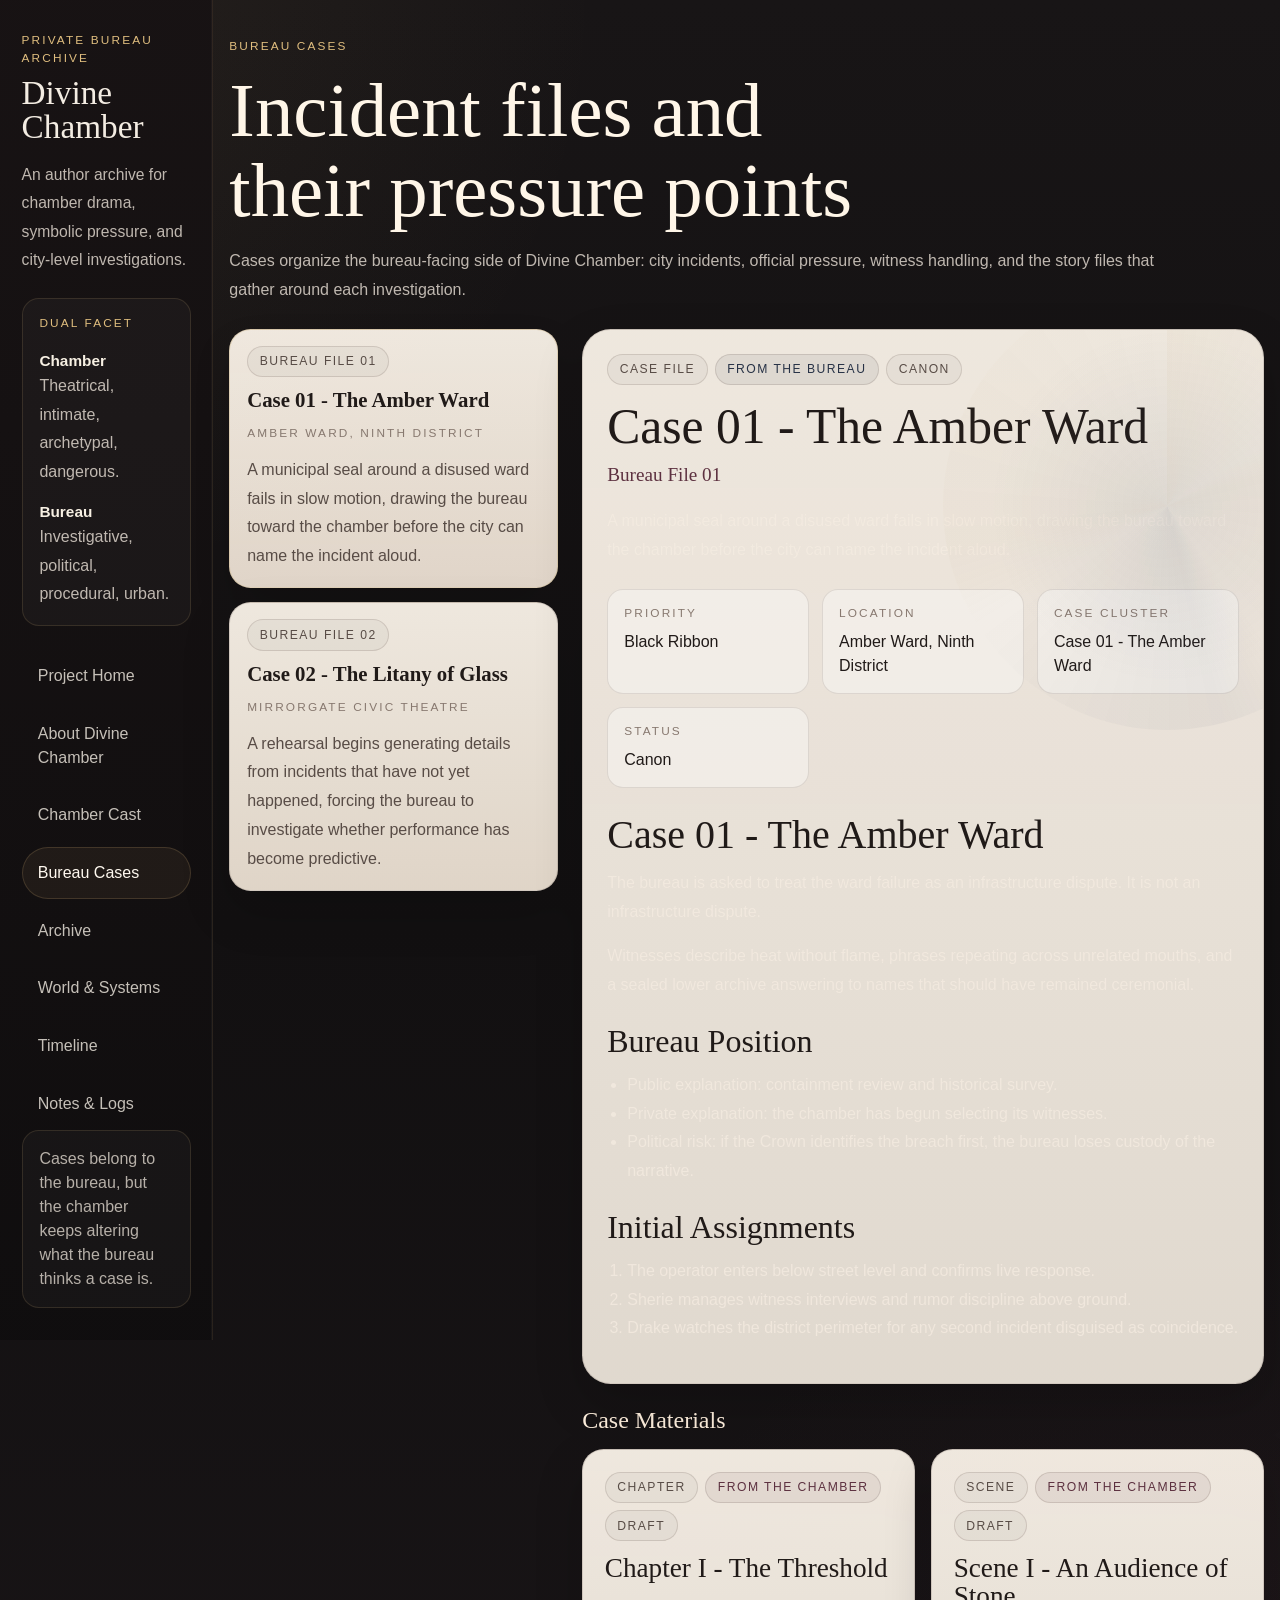
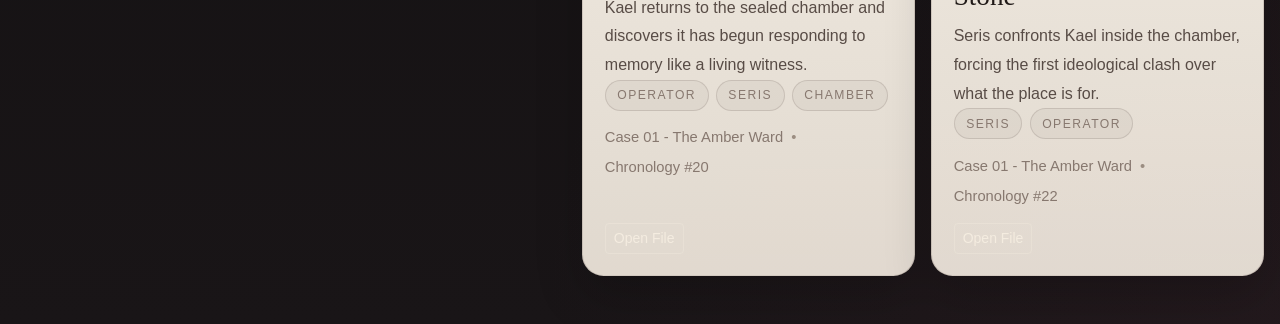
==== cases.html @ 01d144ee "Refactor Divine Chamber into a bureau archive" ====
<!doctype html>
<html lang="en" data-bs-theme="dark">
  <head>
    <meta charset="UTF-8" />
    <meta name="viewport" content="width=device-width, initial-scale=1.0" />
    <title>Bureau Cases | Divine Chamber</title>
    <meta
      name="description"
      content="Bureau investigations and related file clusters for Divine Chamber."
    />
    <link
      href="https://cdn.jsdelivr.net/npm/bootstrap@5.3.8/dist/css/bootstrap.min.css"
      rel="stylesheet"
      integrity="sha384-sRIl4kxILFvY47J16cr9ZwB07vP4J8+LH7qKQnuqkuIAvNWLzeN8tE5YBujZqJLB"
      crossorigin="anonymous"
    />
    <link rel="stylesheet" href="styles.css" />
  </head>
  <body data-page="cases">
    <div id="mobile-shell"></div>

    <div class="container-fluid px-0 site-shell">
      <div class="row g-0">
        <aside class="col-lg-3 col-xl-2 d-none d-lg-block sidebar-column">
          <div id="sidebar-shell"></div>
        </aside>

        <main class="col-lg-9 col-xl-10 content-column">
          <div class="content-wrap">
            <section class="page-banner">
              <p class="page-kicker">Bureau Cases</p>
              <h1 class="page-title">Incident files and their pressure points</h1>
              <p class="page-copy banner-copy mt-3">
                Cases organize the bureau-facing side of Divine Chamber: city incidents,
                official pressure, witness handling, and the story files that gather around each investigation.
              </p>
            </section>

            <section class="page-section mt-4">
              <div class="row g-4">
                <div class="col-xl-4">
                  <div class="stack-list" id="case-roster"></div>
                </div>
                <div class="col-xl-8">
                  <div class="detail-panel" id="case-detail"></div>
                  <div class="related-section mt-4">
                    <div class="section-subheader">
                      <h2 class="subsection-title">Case Materials</h2>
                    </div>
                    <div class="entry-grid" id="case-related"></div>
                  </div>
                </div>
              </div>
            </section>
          </div>
        </main>
      </div>
    </div>

    <script
      src="https://cdn.jsdelivr.net/npm/bootstrap@5.3.8/dist/js/bootstrap.bundle.min.js"
      integrity="sha384-FKyoEForCGlyvwx9Hj09JcYn3nv7wiPVlz7YYwJrWVcXK/BmnVDxM+D2scQbITxI"
      crossorigin="anonymous"
    ></script>
    <script src="shell.js" defer></script>
    <script src="archive-core.js" defer></script>
    <script src="cases.js" defer></script>
  </body>
</html>
---- styles.css ----
:root {
  --bg: #151313;
  --bg-soft: #1c1818;
  --sidebar-bg: rgba(17, 15, 16, 0.96);
  --sidebar-border: rgba(197, 166, 111, 0.14);
  --paper: rgba(248, 241, 231, 0.96);
  --paper-soft: rgba(242, 234, 223, 0.92);
  --paper-muted: rgba(235, 227, 215, 0.84);
  --ink: #201a18;
  --ink-soft: #584c46;
  --ink-faint: #87786f;
  --brass: #c5a66f;
  --brass-strong: #e0be7f;
  --wine: #5d3140;
  --midnight: #273246;
  --border: rgba(66, 47, 37, 0.16);
  --border-strong: rgba(72, 53, 43, 0.28);
  --shadow-soft: 0 20px 48px rgba(6, 5, 6, 0.18);
  --shadow-deep: 0 32px 80px rgba(8, 8, 10, 0.28);
  --serif: "Iowan Old Style", "Palatino Linotype", "Book Antiqua", Palatino,
    "URW Palladio L", serif;
  --sans: "Trebuchet MS", "Gill Sans", "Segoe UI", sans-serif;
}

* {
  box-sizing: border-box;
}

html {
  scroll-behavior: smooth;
}

body {
  min-height: 100vh;
  margin: 0;
  font-family: var(--sans);
  color: #f3ece2;
  background:
    radial-gradient(circle at top left, rgba(197, 166, 111, 0.08), transparent 26%),
    radial-gradient(circle at bottom right, rgba(93, 49, 64, 0.14), transparent 32%),
    linear-gradient(180deg, #181516 0%, #121011 48%, #191517 100%);
}

body::before {
  content: "";
  position: fixed;
  inset: 0;
  pointer-events: none;
  opacity: 0.16;
  background:
    linear-gradient(rgba(255, 255, 255, 0.025) 1px, transparent 1px),
    linear-gradient(90deg, rgba(255, 255, 255, 0.025) 1px, transparent 1px);
  background-size: 40px 40px;
}

a {
  color: inherit;
}

code {
  padding: 0.08rem 0.35rem;
  border-radius: 0.35rem;
  background: rgba(32, 26, 24, 0.08);
  color: inherit;
}

.site-shell {
  position: relative;
  z-index: 1;
  min-height: 100vh;
}

.sidebar-column {
  min-height: 100vh;
}

.sidebar-panel {
  position: sticky;
  top: 0;
  min-height: 100vh;
  display: flex;
  flex-direction: column;
  padding: 2rem 1.35rem;
  border-right: 1px solid var(--sidebar-border);
  background:
    linear-gradient(180deg, rgba(24, 19, 20, 0.98), rgba(16, 14, 15, 0.97)),
    radial-gradient(circle at top, rgba(197, 166, 111, 0.08), transparent 28%);
  box-shadow: inset -1px 0 0 rgba(255, 255, 255, 0.03);
}

.sidebar-kicker,
.drawer-kicker,
.page-kicker,
.card-kicker,
.archive-card__eyebrow,
.record-item__label,
.context-block__label,
.archive-label,
.stack-link__meta,
.selector-card__meta,
.stat-card__label,
.nav-pill__label {
  font-size: 0.74rem;
  letter-spacing: 0.18em;
  text-transform: uppercase;
}

.sidebar-kicker,
.drawer-kicker,
.page-kicker,
.card-kicker,
.archive-card__eyebrow,
.archive-label,
.nav-pill__label {
  color: var(--brass-strong);
}

.sidebar-brand,
.mobile-brand,
.drawer-title,
.page-title,
.section-title,
.subsection-title,
.detail-title,
.feature-title,
.archive-card__title,
.timeline-item__title {
  font-family: var(--serif);
  line-height: 1.04;
}

.sidebar-brand {
  display: inline-block;
  font-size: clamp(2rem, 2.6vw, 2.95rem);
  text-decoration: none;
}

.sidebar-copy,
.page-copy,
.hero-copy,
.hero-lead,
.feature-panel p,
.archive-card__summary,
.selector-card__copy,
.detail-subtitle,
.timeline-item__copy,
.markdown-body p,
.markdown-body li,
.markdown-body blockquote,
.context-block .page-copy,
.empty-card,
.stack-link__copy,
.hero-note p,
.facet-mini-grid span {
  color: rgba(244, 235, 225, 0.76);
  line-height: 1.8;
}

.sidebar-copy {
  font-size: 0.98rem;
}

.sidebar-facet-card,
.sidebar-note {
  padding: 1rem 1.05rem;
  border: 1px solid rgba(197, 166, 111, 0.16);
  border-radius: 1.05rem;
  background: rgba(255, 255, 255, 0.03);
}

.facet-mini-grid {
  display: grid;
  gap: 0.8rem;
  margin-top: 0.85rem;
}

.facet-mini-grid strong {
  display: block;
  color: #f7f0e3;
  font-size: 0.96rem;
}

.site-nav {
  gap: 0.38rem;
}

.site-nav .nav-link {
  padding: 0.8rem 0.95rem;
  border: 1px solid transparent;
  border-radius: 999px;
  color: rgba(243, 236, 226, 0.8);
  transition: border-color 180ms ease, background 180ms ease, color 180ms ease;
}

.site-nav .nav-link:hover,
.site-nav .nav-link:focus-visible,
.site-nav .nav-link.active {
  color: #fff9f0;
  border-color: rgba(197, 166, 111, 0.2);
  background: rgba(197, 166, 111, 0.08);
}

.sidebar-note {
  margin-top: 2rem;
  color: rgba(244, 235, 225, 0.72);
}

.content-column {
  min-height: 100vh;
}

.content-wrap {
  width: min(1220px, calc(100% - 2rem));
  margin: 0 auto;
  padding: 2rem 0 3rem;
}

.mobile-topbar {
  position: sticky;
  top: 0;
  z-index: 30;
  display: flex;
  justify-content: space-between;
  align-items: center;
  gap: 1rem;
  padding: 0.9rem 1rem;
  border-bottom: 1px solid rgba(197, 166, 111, 0.18);
  background: rgba(18, 16, 17, 0.94);
  backdrop-filter: blur(10px);
}

.mobile-brand {
  font-size: 1.35rem;
  text-decoration: none;
}

.mobile-drawer {
  background:
    linear-gradient(180deg, rgba(24, 19, 20, 0.98), rgba(16, 14, 15, 0.97)),
    radial-gradient(circle at top, rgba(197, 166, 111, 0.08), transparent 28%);
  color: #f7f0e5;
}

.page-banner,
.page-section,
.hero-card,
.detail-panel,
.reader-card,
.paper-panel,
.feature-panel,
.archive-card,
.stat-card,
.stack-link,
.selector-card,
.timeline-item,
.world-group,
.empty-card {
  position: relative;
  z-index: 1;
}

.hero-card,
.detail-panel,
.reader-card,
.paper-panel,
.feature-panel,
.archive-card,
.stat-card,
.stack-link,
.selector-card,
.timeline-item,
.world-group,
.empty-card {
  border: 1px solid var(--border);
  background:
    linear-gradient(180deg, var(--paper), var(--paper-soft)),
    radial-gradient(circle at top right, rgba(56, 73, 102, 0.08), transparent 28%);
  color: var(--ink);
  box-shadow: var(--shadow-soft);
}

.hero-card,
.detail-panel,
.reader-card,
.world-group {
  overflow: hidden;
}

.hero-card,
.detail-panel,
.reader-card,
.world-group {
  border-radius: 1.8rem;
}

.archive-card,
.feature-panel,
.paper-panel,
.stat-card,
.stack-link,
.selector-card,
.timeline-item,
.empty-card {
  border-radius: 1.35rem;
}

.page-banner {
  padding-top: 0.35rem;
}

.page-title {
  margin: 0;
  max-width: 18ch;
  font-size: clamp(2.9rem, 6vw, 5.6rem);
  color: #fff6e8;
}

.banner-copy {
  max-width: 58rem;
}

.section-header,
.section-subheader {
  margin-bottom: 1rem;
}

.section-title {
  margin: 0.35rem 0 0;
  font-size: clamp(2rem, 3.8vw, 3.2rem);
  color: #fff2e5;
}

.subsection-title {
  margin: 0;
  font-size: 1.5rem;
  color: #fff0de;
}

.hero-card {
  display: grid;
  grid-template-columns: minmax(0, 1.25fr) minmax(300px, 0.68fr);
  gap: 1.4rem;
  padding: clamp(1.5rem, 3vw, 2.6rem);
  background:
    linear-gradient(180deg, rgba(248, 241, 231, 0.98), rgba(235, 224, 210, 0.95)),
    radial-gradient(circle at right, rgba(93, 49, 64, 0.08), transparent 34%);
}

.hero-card::after,
.detail-panel::after,
.reader-card::after {
  content: "";
  position: absolute;
  right: -8rem;
  top: -3rem;
  width: 28rem;
  height: 28rem;
  border-radius: 50%;
  background:
    radial-gradient(circle, rgba(56, 73, 102, 0.08) 0%, transparent 56%),
    conic-gradient(
      from 0deg,
      rgba(197, 166, 111, 0.06),
      transparent 16%,
      rgba(197, 166, 111, 0.03) 20%,
      transparent 40%,
      rgba(56, 73, 102, 0.05) 46%,
      transparent 66%,
      rgba(197, 166, 111, 0.04) 72%,
      transparent
    );
  pointer-events: none;
}

.hero-lead {
  margin-top: 1.4rem;
  margin-bottom: 0;
  font-family: var(--serif);
  font-size: clamp(1.28rem, 2vw, 1.72rem);
  color: var(--wine);
}

.hero-copy {
  margin-top: 1rem;
  max-width: 62ch;
  color: var(--ink-soft);
}

.hero-actions {
  display: flex;
  flex-wrap: wrap;
  gap: 0.85rem;
  margin-top: 1.75rem;
}

.hero-card__aside {
  display: flex;
  align-items: stretch;
}

.hero-note {
  width: 100%;
  padding: 1.3rem;
  border: 1px solid var(--border);
  border-radius: 1.3rem;
  background: rgba(255, 255, 255, 0.42);
}

.dual-grid {
  display: grid;
  grid-template-columns: repeat(2, minmax(0, 1fr));
  gap: 1rem;
}

.feature-panel {
  padding: 1.5rem;
}

.feature-panel--chamber {
  background:
    linear-gradient(180deg, rgba(248, 241, 231, 0.98), rgba(235, 224, 210, 0.95)),
    radial-gradient(circle at top right, rgba(93, 49, 64, 0.14), transparent 32%);
}

.feature-panel--bureau {
  background:
    linear-gradient(180deg, rgba(248, 241, 231, 0.98), rgba(235, 224, 210, 0.95)),
    radial-gradient(circle at top right, rgba(39, 50, 70, 0.12), transparent 32%);
}

.feature-title {
  margin: 0.55rem 0 0.9rem;
  font-size: 1.8rem;
  color: var(--ink);
}

.entry-grid {
  display: grid;
  grid-template-columns: repeat(auto-fit, minmax(250px, 1fr));
  gap: 1rem;
}

.entry-grid--wide {
  grid-template-columns: repeat(auto-fit, minmax(280px, 1fr));
}

.archive-card,
.paper-panel {
  padding: 1.35rem;
}

.archive-card {
  display: flex;
  flex-direction: column;
  min-height: 100%;
}

.archive-card__meta {
  display: flex;
  justify-content: space-between;
  align-items: flex-start;
  gap: 0.75rem;
}

.archive-card__title {
  margin: 0.8rem 0 0.7rem;
  font-size: 1.7rem;
  color: var(--ink);
}

.archive-card__summary {
  margin: 0;
  color: var(--ink-soft);
}

.archive-card__line {
  display: flex;
  flex-wrap: wrap;
  gap: 0.5rem;
  align-items: center;
  margin-top: 0.95rem;
  color: var(--ink-faint);
  font-size: 0.92rem;
}

.archive-card__footer {
  margin-top: auto;
  padding-top: 1rem;
}

.chip-row {
  display: flex;
  flex-wrap: wrap;
  gap: 0.45rem;
}

.meta-pill,
.soft-chip,
.entry-kind,
.nav-pill,
.sigil,
.portrait-sigil {
  display: inline-flex;
  align-items: center;
  justify-content: center;
  border-radius: 999px;
}

.meta-pill,
.soft-chip,
.entry-kind {
  min-height: 1.95rem;
  padding: 0.3rem 0.72rem;
  border: 1px solid rgba(66, 47, 37, 0.14);
  background: rgba(32, 26, 24, 0.04);
  color: var(--ink-soft);
  font-size: 0.76rem;
  letter-spacing: 0.12em;
  text-transform: uppercase;
}

.meta-pill--facet.meta-pill--chamber {
  background: rgba(93, 49, 64, 0.08);
  color: var(--wine);
}

.meta-pill--facet.meta-pill--bureau {
  background: rgba(39, 50, 70, 0.08);
  color: var(--midnight);
}

.meta-pill--facet.meta-pill--world {
  background: rgba(197, 166, 111, 0.08);
  color: #826235;
}

.meta-pill--facet.meta-pill--meta {
  background: rgba(107, 92, 77, 0.08);
  color: #6c5547;
}

.soft-chip {
  color: var(--ink-faint);
}

.divider-dot::before {
  content: "•";
  color: rgba(103, 84, 71, 0.58);
}

.stats-grid {
  display: grid;
  grid-template-columns: repeat(auto-fit, minmax(180px, 1fr));
  gap: 1rem;
}

.stat-card {
  padding: 1.15rem 1.25rem;
  text-align: left;
}

.stat-card__value {
  display: block;
  font-family: var(--serif);
  font-size: 2.25rem;
  color: var(--ink);
}

.stat-card__label {
  display: block;
  margin-top: 0.35rem;
  color: var(--ink-faint);
}

.stack-list {
  display: grid;
  gap: 0.9rem;
}

.stack-link {
  display: block;
  padding: 1.05rem 1.1rem;
  text-decoration: none;
  transition: transform 180ms ease, border-color 180ms ease;
}

.stack-link:hover,
.stack-link:focus-visible,
.selector-card:hover,
.selector-card:focus-visible,
.nav-pill:hover,
.nav-pill:focus-visible {
  transform: translateY(-2px);
  border-color: rgba(197, 166, 111, 0.32);
}

.stack-link__meta {
  display: flex;
  align-items: center;
  gap: 0.45rem;
  color: var(--ink-faint);
}

.stack-link__title {
  display: block;
  margin-top: 0.45rem;
  color: var(--ink);
  font-family: var(--serif);
  font-size: 1.2rem;
}

.stack-link__copy {
  display: block;
  margin-top: 0.35rem;
  color: var(--ink-soft);
}

.filter-cluster,
.filter-row {
  display: flex;
  flex-wrap: wrap;
  gap: 0.65rem;
}

.filter-cluster {
  flex-direction: column;
}

.filter-chip {
  border-radius: 999px;
}

.archive-select {
  border-color: rgba(197, 166, 111, 0.18);
  background-color: rgba(248, 241, 231, 0.98);
  color: var(--ink);
}

.archive-label {
  margin-bottom: 0.35rem;
}

.archive-result-line {
  display: flex;
  align-items: baseline;
  gap: 0.55rem;
  color: rgba(244, 235, 225, 0.8);
}

.archive-result-line__count {
  font-family: var(--serif);
  font-size: 1.7rem;
  color: #fff3df;
}

.archive-result-line__label {
  color: rgba(244, 235, 225, 0.65);
}

.detail-panel,
.reader-card,
.world-group {
  padding: 1.5rem;
}

.detail-panel__hero {
  display: grid;
  grid-template-columns: auto 1fr;
  gap: 1.2rem;
  align-items: start;
}

.detail-panel__hero--stack {
  display: block;
}

.portrait-sigil,
.sigil {
  border: 1px solid rgba(93, 49, 64, 0.22);
  background:
    linear-gradient(180deg, rgba(255, 255, 255, 0.42), rgba(255, 255, 255, 0.14)),
    radial-gradient(circle at top, rgba(197, 166, 111, 0.14), transparent 50%);
  color: var(--wine);
  font-family: var(--serif);
}

.portrait-sigil {
  width: 5.4rem;
  height: 5.4rem;
  font-size: 1.6rem;
}

.sigil {
  min-width: 2.7rem;
  min-height: 2.7rem;
  padding: 0 0.6rem;
  font-size: 0.95rem;
}

.detail-title {
  margin: 0;
  font-size: clamp(2rem, 4vw, 3.1rem);
  color: var(--ink);
}

.detail-subtitle {
  margin: 0.35rem 0 0.9rem;
  font-family: var(--serif);
  font-size: 1.2rem;
  color: var(--wine);
}

.record-grid {
  display: grid;
  grid-template-columns: repeat(auto-fit, minmax(180px, 1fr));
  gap: 0.8rem;
}

.record-item {
  padding: 0.95rem 1rem;
  border: 1px solid rgba(66, 47, 37, 0.12);
  border-radius: 1rem;
  background: rgba(255, 255, 255, 0.38);
}

.record-item__label {
  display: block;
  color: var(--ink-faint);
}

.record-item__value {
  display: block;
  margin-top: 0.45rem;
  color: var(--ink);
}

.selector-card {
  width: 100%;
  padding: 1rem 1.05rem;
  border: 1px solid var(--border);
  text-align: left;
  background:
    linear-gradient(180deg, rgba(248, 241, 231, 0.96), rgba(235, 224, 210, 0.95)),
    radial-gradient(circle at top right, rgba(56, 73, 102, 0.08), transparent 28%);
  color: var(--ink);
  transition: transform 180ms ease, border-color 180ms ease, box-shadow 180ms ease;
}

.selector-card.is-active {
  border-color: rgba(197, 166, 111, 0.34);
  box-shadow: 0 18px 36px rgba(17, 13, 12, 0.14);
}

.selector-card__head {
  display: grid;
  grid-template-columns: auto 1fr;
  gap: 0.9rem;
  align-items: center;
}

.selector-card__head--stack {
  display: flex;
  flex-direction: column;
  align-items: flex-start;
  gap: 0.45rem;
}

.selector-card__title {
  display: block;
  color: var(--ink);
  font-family: var(--serif);
  font-size: 1.3rem;
}

.selector-card__meta {
  display: block;
  margin-top: 0.18rem;
  color: var(--ink-faint);
}

.selector-card__copy {
  margin: 0.8rem 0 0;
  color: var(--ink-soft);
}

.paper-panel {
  min-height: 100%;
}

.world-groups {
  display: grid;
  gap: 1.4rem;
}

.world-group {
  padding: 1.25rem;
}

.timeline-list {
  display: grid;
  gap: 1rem;
}

.timeline-item {
  display: grid;
  grid-template-columns: auto 1fr;
  gap: 1rem;
  padding: 1.1rem 1.15rem;
}

.timeline-item__index {
  width: 4.2rem;
  min-height: 4.2rem;
  display: grid;
  place-items: center;
  border-radius: 1rem;
  border: 1px solid rgba(197, 166, 111, 0.22);
  background: rgba(197, 166, 111, 0.09);
  font-family: var(--serif);
  color: var(--wine);
  font-size: 1.1rem;
}

.timeline-item__title {
  margin: 0.25rem 0 0.4rem;
  font-size: 1.55rem;
  color: var(--ink);
}

.timeline-item__copy {
  margin: 0;
  color: var(--ink-soft);
}

.reader-layout {
  display: grid;
  grid-template-columns: minmax(0, 1.15fr) minmax(300px, 0.52fr);
  gap: 1.2rem;
}

.record-strip {
  display: flex;
  flex-wrap: wrap;
  gap: 0.45rem;
}

.reader-card {
  padding: 1.7rem;
}

.reader-card--literary .markdown-body {
  max-width: 64ch;
}

.reader-card--dossier .markdown-body,
.reader-card--profile .markdown-body,
.reader-card--reference .markdown-body,
.reader-card--notebook .markdown-body {
  max-width: 72ch;
}

.markdown-body {
  position: relative;
  z-index: 1;
}

.markdown-body h1,
.markdown-body h2,
.markdown-body h3,
.markdown-body h4 {
  margin: 1.45rem 0 0.7rem;
  color: var(--ink);
  font-family: var(--serif);
  line-height: 1.14;
}

.markdown-body h1:first-child,
.markdown-body h2:first-child,
.markdown-body h3:first-child,
.markdown-body h4:first-child {
  margin-top: 0;
}

.markdown-body ul,
.markdown-body ol {
  padding-left: 1.25rem;
}

.markdown-body blockquote {
  margin: 1rem 0;
  padding-left: 1rem;
  border-left: 2px solid rgba(93, 49, 64, 0.24);
  color: var(--wine);
}

.markdown-body hr {
  border: 0;
  border-top: 1px solid rgba(66, 47, 37, 0.12);
  margin: 1.45rem 0;
}

.context-block + .context-block {
  margin-top: 1rem;
}

.context-link {
  color: var(--wine);
  text-decoration: none;
}

.context-link:hover,
.context-link:focus-visible {
  color: #783c50;
}

.reader-nav {
  display: grid;
  grid-template-columns: repeat(2, minmax(0, 1fr));
  gap: 0.85rem;
}

.nav-pill {
  padding: 1rem 1.05rem;
  border: 1px solid var(--border);
  text-decoration: none;
  background:
    linear-gradient(180deg, rgba(248, 241, 231, 0.96), rgba(235, 224, 210, 0.95)),
    radial-gradient(circle at top right, rgba(93, 49, 64, 0.08), transparent 28%);
  color: var(--ink);
  box-shadow: var(--shadow-soft);
}

.nav-pill strong {
  display: block;
  margin-top: 0.4rem;
  font-family: var(--serif);
}

.nav-pill--empty {
  opacity: 0.55;
}

.empty-card {
  padding: 1.15rem 1.2rem;
  color: var(--ink-soft);
}

.btn-brass {
  --bs-btn-color: #1b1614;
  --bs-btn-bg: var(--brass);
  --bs-btn-border-color: var(--brass);
  --bs-btn-hover-color: #15110f;
  --bs-btn-hover-bg: var(--brass-strong);
  --bs-btn-hover-border-color: var(--brass-strong);
  --bs-btn-focus-shadow-rgb: 197, 166, 111;
  --bs-btn-active-color: #15110f;
  --bs-btn-active-bg: #d6b273;
  --bs-btn-active-border-color: #d6b273;
}

.btn-outline-light {
  --bs-btn-color: #f4ece0;
  --bs-btn-border-color: rgba(244, 236, 224, 0.32);
  --bs-btn-hover-color: #151313;
  --bs-btn-hover-bg: #f4ece0;
  --bs-btn-hover-border-color: #f4ece0;
}

.form-select:focus,
.btn:focus {
  box-shadow: 0 0 0 0.24rem rgba(197, 166, 111, 0.18);
}

@media (max-width: 1199.98px) {
  .hero-card,
  .reader-layout {
    grid-template-columns: 1fr;
  }
}

@media (max-width: 991.98px) {
  .content-wrap {
    width: min(100% - 1rem, 100%);
    padding: 1.25rem 0 2rem;
  }

  .page-title {
    max-width: 100%;
    font-size: clamp(2.35rem, 10vw, 4.2rem);
  }

  .dual-grid,
  .timeline-item {
    grid-template-columns: 1fr;
  }

  .timeline-item__index {
    width: auto;
    min-height: 3.2rem;
  }
}

@media (max-width: 575.98px) {
  .hero-card,
  .detail-panel,
  .reader-card,
  .world-group,
  .archive-card,
  .feature-panel,
  .paper-panel,
  .stack-link,
  .selector-card,
  .timeline-item,
  .empty-card {
    border-radius: 1.05rem;
  }

  .record-grid,
  .reader-nav {
    grid-template-columns: 1fr;
  }

  .hero-card::after,
  .detail-panel::after,
  .reader-card::after {
    width: 18rem;
    height: 18rem;
    right: -6rem;
  }
}
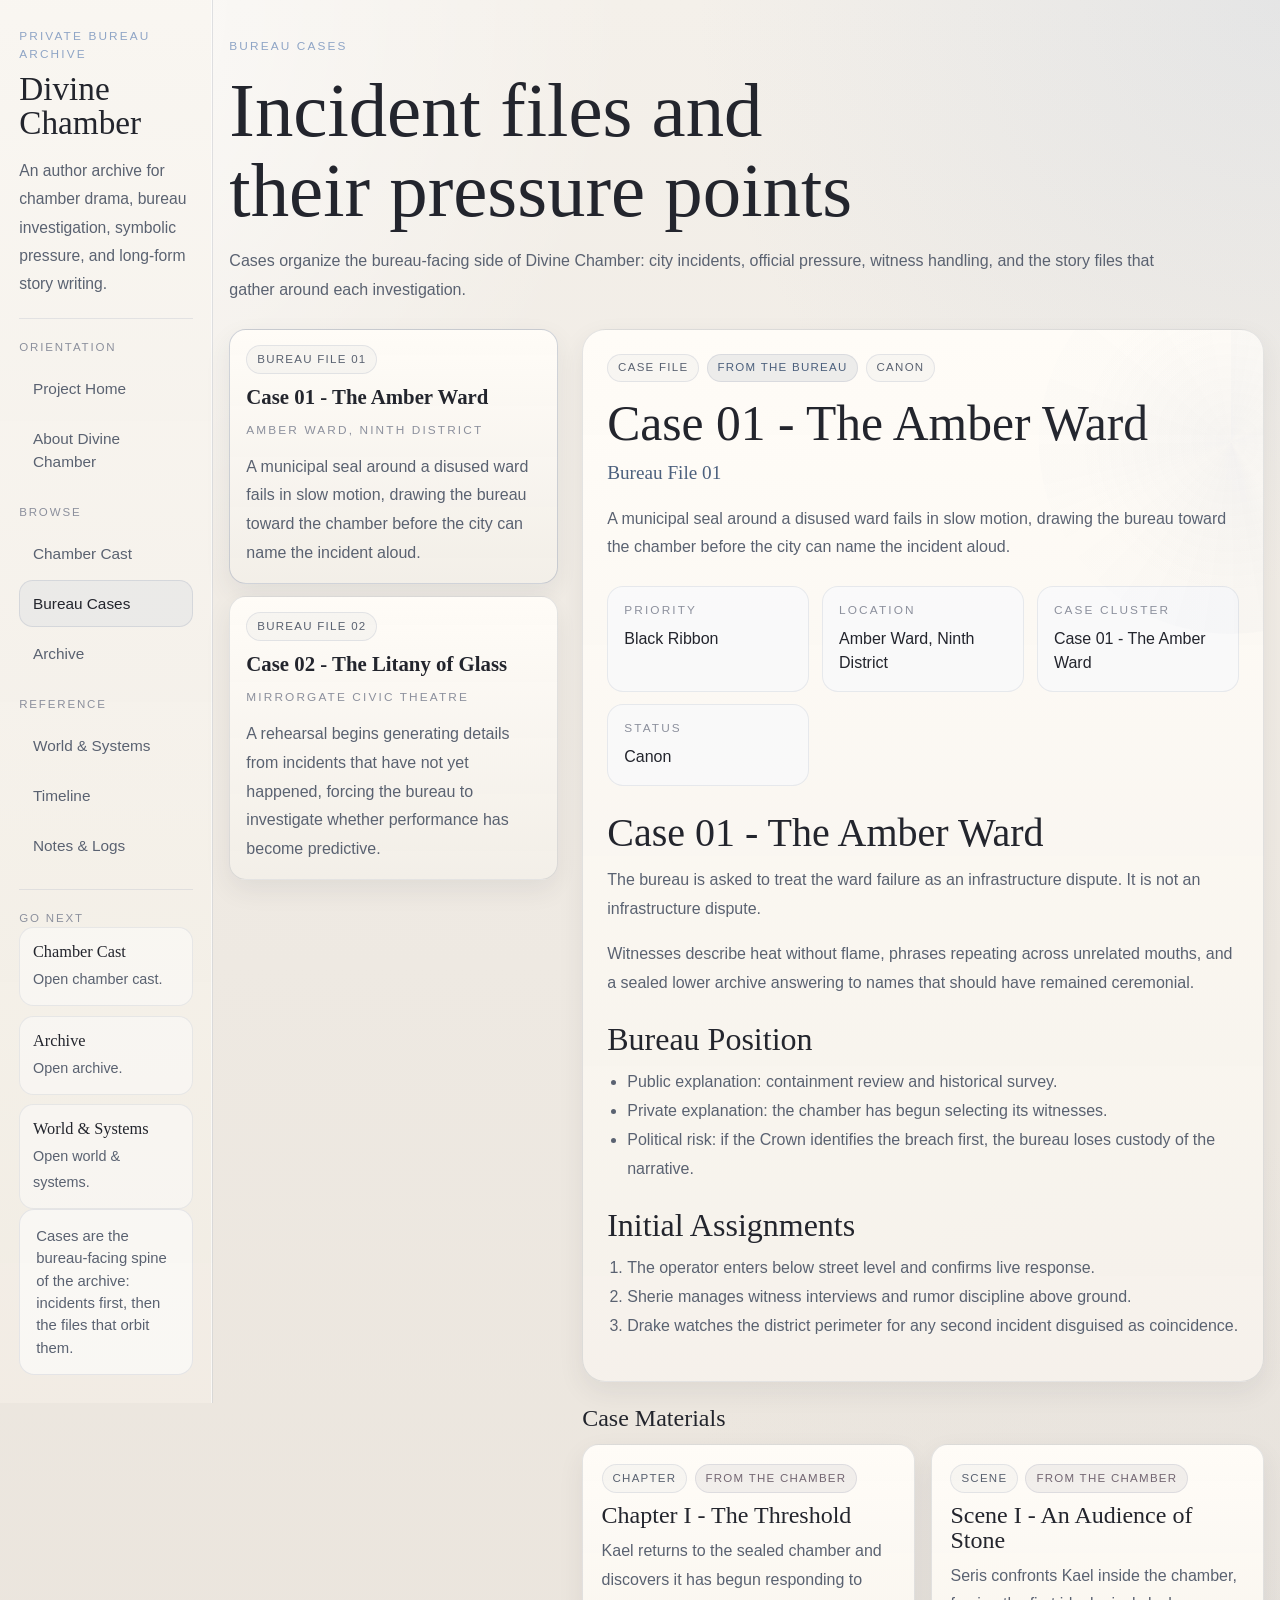
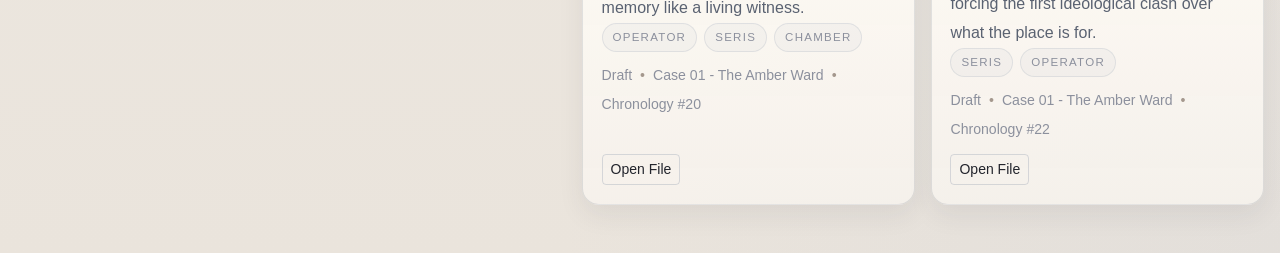
==== commit cd611468: "Declutter archive UI and improve navigation" ====
--- a/cases.html
+++ b/cases.html
@@ -1,5 +1,5 @@
 <!doctype html>
-<html lang="en" data-bs-theme="dark">
+<html lang="en" data-bs-theme="light">
   <head>
     <meta charset="UTF-8" />
     <meta name="viewport" content="width=device-width, initial-scale=1.0" />
--- a/styles.css
+++ b/styles.css
@@ -1,22 +1,22 @@
 :root {
-  --bg: #151313;
-  --bg-soft: #1c1818;
-  --sidebar-bg: rgba(17, 15, 16, 0.96);
-  --sidebar-border: rgba(197, 166, 111, 0.14);
-  --paper: rgba(248, 241, 231, 0.96);
-  --paper-soft: rgba(242, 234, 223, 0.92);
-  --paper-muted: rgba(235, 227, 215, 0.84);
-  --ink: #201a18;
-  --ink-soft: #584c46;
-  --ink-faint: #87786f;
-  --brass: #c5a66f;
-  --brass-strong: #e0be7f;
-  --wine: #5d3140;
-  --midnight: #273246;
-  --border: rgba(66, 47, 37, 0.16);
-  --border-strong: rgba(72, 53, 43, 0.28);
-  --shadow-soft: 0 20px 48px rgba(6, 5, 6, 0.18);
-  --shadow-deep: 0 32px 80px rgba(8, 8, 10, 0.28);
+  --bg: #f3efe9;
+  --bg-soft: #ece7df;
+  --sidebar-bg: rgba(246, 243, 237, 0.97);
+  --sidebar-border: rgba(118, 132, 159, 0.2);
+  --paper: rgba(255, 252, 247, 0.98);
+  --paper-soft: rgba(245, 241, 235, 0.96);
+  --paper-muted: rgba(233, 238, 244, 0.84);
+  --ink: #23252d;
+  --ink-soft: #5a6271;
+  --ink-faint: #8c909d;
+  --brass: #6f81a2;
+  --brass-strong: #8fa5c6;
+  --wine: #746773;
+  --midnight: #4d617e;
+  --border: rgba(90, 101, 119, 0.16);
+  --border-strong: rgba(90, 101, 119, 0.28);
+  --shadow-soft: 0 10px 26px rgba(45, 49, 59, 0.08);
+  --shadow-deep: 0 24px 56px rgba(45, 49, 59, 0.12);
   --serif: "Iowan Old Style", "Palatino Linotype", "Book Antiqua", Palatino,
     "URW Palladio L", serif;
   --sans: "Trebuchet MS", "Gill Sans", "Segoe UI", sans-serif;
@@ -34,11 +34,12 @@
   min-height: 100vh;
   margin: 0;
   font-family: var(--sans);
-  color: #f3ece2;
+  color: var(--ink);
   background:
-    radial-gradient(circle at top left, rgba(197, 166, 111, 0.08), transparent 26%),
-    radial-gradient(circle at bottom right, rgba(93, 49, 64, 0.14), transparent 32%),
-    linear-gradient(180deg, #181516 0%, #121011 48%, #191517 100%);
+    radial-gradient(circle at top left, rgba(255, 255, 255, 0.78), transparent 28%),
+    radial-gradient(circle at top right, rgba(160, 180, 208, 0.18), transparent 26%),
+    radial-gradient(circle at bottom right, rgba(190, 196, 209, 0.16), transparent 32%),
+    linear-gradient(180deg, #f4f0ea 0%, #eee9e2 52%, #eae4dc 100%);
 }
 
 body::before {
@@ -46,10 +47,10 @@
   position: fixed;
   inset: 0;
   pointer-events: none;
-  opacity: 0.16;
+  opacity: 0.08;
   background:
-    linear-gradient(rgba(255, 255, 255, 0.025) 1px, transparent 1px),
-    linear-gradient(90deg, rgba(255, 255, 255, 0.025) 1px, transparent 1px);
+    linear-gradient(rgba(63, 70, 84, 0.03) 1px, transparent 1px),
+    linear-gradient(90deg, rgba(63, 70, 84, 0.03) 1px, transparent 1px);
   background-size: 40px 40px;
 }
 
@@ -60,7 +61,7 @@
 code {
   padding: 0.08rem 0.35rem;
   border-radius: 0.35rem;
-  background: rgba(32, 26, 24, 0.08);
+  background: rgba(112, 129, 162, 0.08);
   color: inherit;
 }
 
@@ -80,12 +81,10 @@
   min-height: 100vh;
   display: flex;
   flex-direction: column;
-  padding: 2rem 1.35rem;
+  padding: 1.75rem 1.2rem;
   border-right: 1px solid var(--sidebar-border);
-  background:
-    linear-gradient(180deg, rgba(24, 19, 20, 0.98), rgba(16, 14, 15, 0.97)),
-    radial-gradient(circle at top, rgba(197, 166, 111, 0.08), transparent 28%);
-  box-shadow: inset -1px 0 0 rgba(255, 255, 255, 0.03);
+  background: linear-gradient(180deg, rgba(249, 246, 241, 0.98), rgba(241, 236, 228, 0.96));
+  box-shadow: inset -1px 0 0 rgba(255, 255, 255, 0.58);
 }
 
 .sidebar-kicker,
@@ -151,8 +150,10 @@
 .empty-card,
 .stack-link__copy,
 .hero-note p,
-.facet-mini-grid span {
-  color: rgba(244, 235, 225, 0.76);
+.facet-mini-grid span,
+.route-link__copy,
+.sidebar-mini-link__copy {
+  color: var(--ink-soft);
   line-height: 1.8;
 }
 
@@ -160,49 +161,96 @@
   font-size: 0.98rem;
 }
 
-.sidebar-facet-card,
 .sidebar-note {
-  padding: 1rem 1.05rem;
-  border: 1px solid rgba(197, 166, 111, 0.16);
-  border-radius: 1.05rem;
-  background: rgba(255, 255, 255, 0.03);
-}
-
-.facet-mini-grid {
-  display: grid;
-  gap: 0.8rem;
-  margin-top: 0.85rem;
-}
-
-.facet-mini-grid strong {
-  display: block;
-  color: #f7f0e3;
+  padding: 0.95rem 1rem;
+  border: 1px solid rgba(118, 132, 159, 0.16);
+  border-radius: 0.95rem;
+  background: rgba(255, 255, 255, 0.54);
+}
+
+.sidebar-divider {
+  margin: 1.25rem 0;
+  border-top: 1px solid rgba(118, 132, 159, 0.16);
+}
+
+.site-nav-shell {
+  display: grid;
+  gap: 1.2rem;
+}
+
+.site-nav-group {
+  display: grid;
+  gap: 0.55rem;
+}
+
+.sidebar-section-label {
+  margin: 0;
+  color: var(--ink-faint);
+  font-size: 0.72rem;
+  letter-spacing: 0.16em;
+  text-transform: uppercase;
+}
+
+.site-nav {
+  gap: 0.2rem;
+}
+
+.site-nav .nav-link {
+  padding: 0.68rem 0.8rem;
+  border: 1px solid transparent;
+  border-radius: 0.85rem;
+  color: var(--ink-soft);
   font-size: 0.96rem;
-}
-
-.site-nav {
-  gap: 0.38rem;
-}
-
-.site-nav .nav-link {
-  padding: 0.8rem 0.95rem;
-  border: 1px solid transparent;
-  border-radius: 999px;
-  color: rgba(243, 236, 226, 0.8);
   transition: border-color 180ms ease, background 180ms ease, color 180ms ease;
 }
 
 .site-nav .nav-link:hover,
 .site-nav .nav-link:focus-visible,
 .site-nav .nav-link.active {
-  color: #fff9f0;
-  border-color: rgba(197, 166, 111, 0.2);
-  background: rgba(197, 166, 111, 0.08);
+  color: var(--ink);
+  border-color: rgba(118, 132, 159, 0.18);
+  background: rgba(143, 165, 198, 0.11);
+}
+
+.sidebar-link-list {
+  display: grid;
+  gap: 0.6rem;
+}
+
+.sidebar-mini-link {
+  display: block;
+  padding: 0.75rem 0.8rem;
+  border: 1px solid rgba(118, 132, 159, 0.14);
+  border-radius: 0.9rem;
+  background: rgba(255, 255, 255, 0.42);
+  text-decoration: none;
+  transition: border-color 180ms ease, background 180ms ease, transform 180ms ease;
+}
+
+.sidebar-mini-link:hover,
+.sidebar-mini-link:focus-visible {
+  border-color: rgba(118, 132, 159, 0.26);
+  background: rgba(255, 255, 255, 0.68);
+  transform: translateY(-1px);
+}
+
+.sidebar-mini-link__title {
+  display: block;
+  font-family: var(--serif);
+  color: var(--ink);
+  font-size: 1.02rem;
+}
+
+.sidebar-mini-link__copy {
+  display: block;
+  margin-top: 0.15rem;
+  font-size: 0.9rem;
 }
 
 .sidebar-note {
   margin-top: 2rem;
-  color: rgba(244, 235, 225, 0.72);
+  color: var(--ink-soft);
+  font-size: 0.93rem;
 }
 
 .content-column {
@@ -224,21 +272,20 @@
   align-items: center;
   gap: 1rem;
   padding: 0.9rem 1rem;
-  border-bottom: 1px solid rgba(197, 166, 111, 0.18);
-  background: rgba(18, 16, 17, 0.94);
+  border-bottom: 1px solid rgba(118, 132, 159, 0.18);
+  background: rgba(248, 245, 239, 0.94);
   backdrop-filter: blur(10px);
 }
 
 .mobile-brand {
   font-size: 1.35rem;
   text-decoration: none;
+  color: var(--ink);
 }
 
 .mobile-drawer {
-  background:
-    linear-gradient(180deg, rgba(24, 19, 20, 0.98), rgba(16, 14, 15, 0.97)),
-    radial-gradient(circle at top, rgba(197, 166, 111, 0.08), transparent 28%);
-  color: #f7f0e5;
+  background: linear-gradient(180deg, rgba(248, 245, 239, 0.98), rgba(239, 234, 226, 0.96));
+  color: var(--ink);
 }
 
 .page-banner,
@@ -290,7 +337,7 @@
 .detail-panel,
 .reader-card,
 .world-group {
-  border-radius: 1.8rem;
+  border-radius: 1.45rem;
 }
 
 .archive-card,
@@ -301,18 +348,19 @@
 .selector-card,
 .timeline-item,
 .empty-card {
-  border-radius: 1.35rem;
+  border-radius: 1.05rem;
 }
 
 .page-banner {
   padding-top: 0.35rem;
+  max-width: 70rem;
 }
 
 .page-title {
   margin: 0;
   max-width: 18ch;
   font-size: clamp(2.9rem, 6vw, 5.6rem);
-  color: #fff6e8;
+  color: var(--ink);
 }
 
 .banner-copy {
@@ -321,29 +369,29 @@
 
 .section-header,
 .section-subheader {
-  margin-bottom: 1rem;
+  margin-bottom: 0.85rem;
 }
 
 .section-title {
   margin: 0.35rem 0 0;
   font-size: clamp(2rem, 3.8vw, 3.2rem);
-  color: #fff2e5;
+  color: var(--ink);
 }
 
 .subsection-title {
   margin: 0;
   font-size: 1.5rem;
-  color: #fff0de;
+  color: var(--ink);
 }
 
 .hero-card {
   display: grid;
   grid-template-columns: minmax(0, 1.25fr) minmax(300px, 0.68fr);
-  gap: 1.4rem;
-  padding: clamp(1.5rem, 3vw, 2.6rem);
+  gap: 1.1rem;
+  padding: clamp(1.35rem, 3vw, 2.2rem);
   background:
-    linear-gradient(180deg, rgba(248, 241, 231, 0.98), rgba(235, 224, 210, 0.95)),
-    radial-gradient(circle at right, rgba(93, 49, 64, 0.08), transparent 34%);
+    linear-gradient(180deg, rgba(255, 252, 247, 0.99), rgba(242, 238, 232, 0.96)),
+    radial-gradient(circle at right, rgba(143, 165, 198, 0.14), transparent 34%);
 }
 
 .hero-card::after,
@@ -351,22 +399,22 @@
 .reader-card::after {
   content: "";
   position: absolute;
-  right: -8rem;
-  top: -3rem;
-  width: 28rem;
-  height: 28rem;
+  right: -10rem;
+  top: -5rem;
+  width: 24rem;
+  height: 24rem;
   border-radius: 50%;
   background:
-    radial-gradient(circle, rgba(56, 73, 102, 0.08) 0%, transparent 56%),
+    radial-gradient(circle, rgba(112, 129, 162, 0.05) 0%, transparent 56%),
     conic-gradient(
       from 0deg,
-      rgba(197, 166, 111, 0.06),
+      rgba(143, 165, 198, 0.03),
       transparent 16%,
-      rgba(197, 166, 111, 0.03) 20%,
+      rgba(143, 165, 198, 0.02) 20%,
       transparent 40%,
-      rgba(56, 73, 102, 0.05) 46%,
+      rgba(112, 129, 162, 0.03) 46%,
       transparent 66%,
-      rgba(197, 166, 111, 0.04) 72%,
+      rgba(143, 165, 198, 0.02) 72%,
       transparent
     );
   pointer-events: none;
@@ -377,7 +425,7 @@
   margin-bottom: 0;
   font-family: var(--serif);
   font-size: clamp(1.28rem, 2vw, 1.72rem);
-  color: var(--wine);
+  color: var(--midnight);
 }
 
 .hero-copy {
@@ -390,20 +438,64 @@
   display: flex;
   flex-wrap: wrap;
   gap: 0.85rem;
-  margin-top: 1.75rem;
+  margin-top: 1.45rem;
 }
 
 .hero-card__aside {
   display: flex;
-  align-items: stretch;
+  align-items: flex-start;
 }
 
 .hero-note {
   width: 100%;
-  padding: 1.3rem;
+  padding: 1.15rem;
   border: 1px solid var(--border);
-  border-radius: 1.3rem;
-  background: rgba(255, 255, 255, 0.42);
+  border-radius: 1rem;
+  background: rgba(248, 250, 252, 0.78);
+}
+
+.hero-note--guide {
+  backdrop-filter: blur(8px);
+}
+
+.route-list {
+  display: grid;
+  gap: 0.65rem;
+  margin-top: 0.35rem;
+}
+
+.route-list--compact .route-link {
+  padding: 0.8rem 0.9rem;
+}
+
+.route-link {
+  display: block;
+  padding: 0.9rem 1rem;
+  border: 1px solid rgba(118, 132, 159, 0.14);
+  border-radius: 0.95rem;
+  background: rgba(255, 255, 255, 0.56);
+  text-decoration: none;
+  transition: border-color 180ms ease, background 180ms ease, transform 180ms ease;
+}
+
+.route-link:hover,
+.route-link:focus-visible {
+  border-color: rgba(118, 132, 159, 0.28);
+  background: rgba(255, 255, 255, 0.86);
+  transform: translateY(-1px);
+}
+
+.route-link__title {
+  display: block;
+  color: var(--ink);
+  font-family: var(--serif);
+  font-size: 1.1rem;
+}
+
+.route-link__copy {
+  display: block;
+  margin-top: 0.12rem;
+  font-size: 0.92rem;
 }
 
 .dual-grid {
@@ -413,19 +505,19 @@
 }
 
 .feature-panel {
-  padding: 1.5rem;
+  padding: 1.3rem;
 }
 
 .feature-panel--chamber {
   background:
-    linear-gradient(180deg, rgba(248, 241, 231, 0.98), rgba(235, 224, 210, 0.95)),
-    radial-gradient(circle at top right, rgba(93, 49, 64, 0.14), transparent 32%);
+    linear-gradient(180deg, rgba(255, 252, 247, 0.99), rgba(242, 238, 232, 0.96)),
+    radial-gradient(circle at top right, rgba(130, 117, 136, 0.12), transparent 32%);
 }
 
 .feature-panel--bureau {
   background:
-    linear-gradient(180deg, rgba(248, 241, 231, 0.98), rgba(235, 224, 210, 0.95)),
-    radial-gradient(circle at top right, rgba(39, 50, 70, 0.12), transparent 32%);
+    linear-gradient(180deg, rgba(255, 252, 247, 0.99), rgba(242, 238, 232, 0.96)),
+    radial-gradient(circle at top right, rgba(112, 129, 162, 0.13), transparent 32%);
 }
 
 .feature-title {
@@ -446,7 +538,7 @@
 
 .archive-card,
 .paper-panel {
-  padding: 1.35rem;
+  padding: 1.15rem;
 }
 
 .archive-card {
@@ -458,13 +550,13 @@
 .archive-card__meta {
   display: flex;
   justify-content: space-between;
-  align-items: flex-start;
+  align-items: center;
   gap: 0.75rem;
 }
 
 .archive-card__title {
-  margin: 0.8rem 0 0.7rem;
-  font-size: 1.7rem;
+  margin: 0.65rem 0 0.55rem;
+  font-size: 1.5rem;
   color: var(--ink);
 }
 
@@ -478,14 +570,14 @@
   flex-wrap: wrap;
   gap: 0.5rem;
   align-items: center;
-  margin-top: 0.95rem;
+  margin-top: 0.8rem;
   color: var(--ink-faint);
-  font-size: 0.92rem;
+  font-size: 0.88rem;
 }
 
 .archive-card__footer {
   margin-top: auto;
-  padding-top: 1rem;
+  padding-top: 0.9rem;
 }
 
 .chip-row {
@@ -509,34 +601,34 @@
 .meta-pill,
 .soft-chip,
 .entry-kind {
-  min-height: 1.95rem;
-  padding: 0.3rem 0.72rem;
-  border: 1px solid rgba(66, 47, 37, 0.14);
-  background: rgba(32, 26, 24, 0.04);
+  min-height: 1.8rem;
+  padding: 0.24rem 0.62rem;
+  border: 1px solid rgba(118, 132, 159, 0.16);
+  background: rgba(112, 129, 162, 0.05);
   color: var(--ink-soft);
-  font-size: 0.76rem;
-  letter-spacing: 0.12em;
+  font-size: 0.72rem;
+  letter-spacing: 0.11em;
   text-transform: uppercase;
 }
 
 .meta-pill--facet.meta-pill--chamber {
-  background: rgba(93, 49, 64, 0.08);
+  background: rgba(130, 117, 136, 0.1);
   color: var(--wine);
 }
 
 .meta-pill--facet.meta-pill--bureau {
-  background: rgba(39, 50, 70, 0.08);
+  background: rgba(77, 97, 126, 0.1);
   color: var(--midnight);
 }
 
 .meta-pill--facet.meta-pill--world {
-  background: rgba(197, 166, 111, 0.08);
-  color: #826235;
+  background: rgba(181, 170, 153, 0.14);
+  color: #75695f;
 }
 
 .meta-pill--facet.meta-pill--meta {
-  background: rgba(107, 92, 77, 0.08);
-  color: #6c5547;
+  background: rgba(153, 154, 164, 0.12);
+  color: #666975;
 }
 
 .soft-chip {
@@ -550,19 +642,19 @@
 
 .stats-grid {
   display: grid;
-  grid-template-columns: repeat(auto-fit, minmax(180px, 1fr));
-  gap: 1rem;
+  grid-template-columns: repeat(auto-fit, minmax(160px, 1fr));
+  gap: 0.85rem;
 }
 
 .stat-card {
-  padding: 1.15rem 1.25rem;
+  padding: 1rem 1.05rem;
   text-align: left;
 }
 
 .stat-card__value {
   display: block;
   font-family: var(--serif);
-  font-size: 2.25rem;
+  font-size: 1.95rem;
   color: var(--ink);
 }
 
@@ -574,12 +666,12 @@
 
 .stack-list {
   display: grid;
-  gap: 0.9rem;
+  gap: 0.75rem;
 }
 
 .stack-link {
   display: block;
-  padding: 1.05rem 1.1rem;
+  padding: 0.95rem 1rem;
   text-decoration: none;
   transition: transform 180ms ease, border-color 180ms ease;
 }
@@ -591,7 +683,7 @@
 .nav-pill:hover,
 .nav-pill:focus-visible {
   transform: translateY(-2px);
-  border-color: rgba(197, 166, 111, 0.32);
+  border-color: rgba(118, 132, 159, 0.3);
 }
 
 .stack-link__meta {
@@ -626,35 +718,86 @@
   flex-direction: column;
 }
 
+.archive-layout {
+  display: grid;
+  grid-template-columns: minmax(250px, 300px) minmax(0, 1fr);
+  gap: 1.1rem;
+  align-items: start;
+}
+
+.archive-side-title {
+  margin-top: 0.45rem;
+  font-size: 1.3rem;
+}
+
+.archive-side-panel,
+.archive-filter-panel {
+  box-shadow: none;
+}
+
+.archive-side-panel {
+  position: sticky;
+  top: 1.5rem;
+}
+
+.filter-toolbar {
+  display: flex;
+  justify-content: space-between;
+  gap: 1rem;
+  align-items: flex-start;
+}
+
 .filter-chip {
   border-radius: 999px;
 }
 
+.archive-input,
 .archive-select {
-  border-color: rgba(197, 166, 111, 0.18);
-  background-color: rgba(248, 241, 231, 0.98);
-  color: var(--ink);
+  border-color: rgba(118, 132, 159, 0.18);
+  background-color: rgba(252, 250, 246, 0.98);
+  color: var(--ink);
+}
+
+.archive-input::placeholder {
+  color: var(--ink-faint);
 }
 
 .archive-label {
   margin-bottom: 0.35rem;
 }
 
+.archive-active {
+  display: flex;
+  flex-wrap: wrap;
+  gap: 0.45rem;
+}
+
+.active-filter-chip {
+  display: inline-flex;
+  align-items: center;
+  padding: 0.35rem 0.7rem;
+  border: 1px solid rgba(118, 132, 159, 0.16);
+  border-radius: 999px;
+  background: rgba(112, 129, 162, 0.06);
+  color: var(--ink-soft);
+  font-size: 0.82rem;
+}
+
 .archive-result-line {
   display: flex;
   align-items: baseline;
   gap: 0.55rem;
-  color: rgba(244, 235, 225, 0.8);
+  color: var(--ink-soft);
 }
 
 .archive-result-line__count {
   font-family: var(--serif);
   font-size: 1.7rem;
-  color: #fff3df;
+  color: var(--ink);
 }
 
 .archive-result-line__label {
-  color: rgba(244, 235, 225, 0.65);
+  color: var(--ink-faint);
 }
 
 .detail-panel,
@@ -676,11 +819,11 @@
 
 .portrait-sigil,
 .sigil {
-  border: 1px solid rgba(93, 49, 64, 0.22);
+  border: 1px solid rgba(118, 132, 159, 0.2);
   background:
-    linear-gradient(180deg, rgba(255, 255, 255, 0.42), rgba(255, 255, 255, 0.14)),
-    radial-gradient(circle at top, rgba(197, 166, 111, 0.14), transparent 50%);
-  color: var(--wine);
+    linear-gradient(180deg, rgba(255, 255, 255, 0.66), rgba(235, 241, 248, 0.36)),
+    radial-gradient(circle at top, rgba(143, 165, 198, 0.16), transparent 50%);
+  color: var(--midnight);
   font-family: var(--serif);
 }
 
@@ -707,7 +850,7 @@
   margin: 0.35rem 0 0.9rem;
   font-family: var(--serif);
   font-size: 1.2rem;
-  color: var(--wine);
+  color: var(--midnight);
 }
 
 .record-grid {
@@ -718,9 +861,9 @@
 
 .record-item {
   padding: 0.95rem 1rem;
-  border: 1px solid rgba(66, 47, 37, 0.12);
+  border: 1px solid rgba(118, 132, 159, 0.14);
   border-radius: 1rem;
-  background: rgba(255, 255, 255, 0.38);
+  background: rgba(248, 250, 252, 0.68);
 }
 
 .record-item__label {
@@ -736,19 +879,19 @@
 
 .selector-card {
   width: 100%;
-  padding: 1rem 1.05rem;
+  padding: 0.95rem 1rem;
   border: 1px solid var(--border);
   text-align: left;
   background:
-    linear-gradient(180deg, rgba(248, 241, 231, 0.96), rgba(235, 224, 210, 0.95)),
-    radial-gradient(circle at top right, rgba(56, 73, 102, 0.08), transparent 28%);
+    linear-gradient(180deg, rgba(255, 252, 247, 0.98), rgba(242, 238, 232, 0.96)),
+    radial-gradient(circle at top right, rgba(112, 129, 162, 0.1), transparent 28%);
   color: var(--ink);
   transition: transform 180ms ease, border-color 180ms ease, box-shadow 180ms ease;
 }
 
 .selector-card.is-active {
-  border-color: rgba(197, 166, 111, 0.34);
-  box-shadow: 0 18px 36px rgba(17, 13, 12, 0.14);
+  border-color: rgba(118, 132, 159, 0.34);
+  box-shadow: 0 10px 26px rgba(57, 63, 76, 0.08);
 }
 
 .selector-card__head {
@@ -814,10 +957,10 @@
   display: grid;
   place-items: center;
   border-radius: 1rem;
-  border: 1px solid rgba(197, 166, 111, 0.22);
-  background: rgba(197, 166, 111, 0.09);
-  font-family: var(--serif);
-  color: var(--wine);
+  border: 1px solid rgba(118, 132, 159, 0.2);
+  background: rgba(112, 129, 162, 0.1);
+  font-family: var(--serif);
+  color: var(--midnight);
   font-size: 1.1rem;
 }
 
@@ -889,8 +1032,8 @@
 .markdown-body blockquote {
   margin: 1rem 0;
   padding-left: 1rem;
-  border-left: 2px solid rgba(93, 49, 64, 0.24);
-  color: var(--wine);
+  border-left: 2px solid rgba(112, 129, 162, 0.28);
+  color: var(--midnight);
 }
 
 .markdown-body hr {
@@ -904,13 +1047,13 @@
 }
 
 .context-link {
-  color: var(--wine);
+  color: var(--midnight);
   text-decoration: none;
 }
 
 .context-link:hover,
 .context-link:focus-visible {
-  color: #783c50;
+  color: #3e506b;
 }
 
 .reader-nav {
@@ -924,8 +1067,8 @@
   border: 1px solid var(--border);
   text-decoration: none;
   background:
-    linear-gradient(180deg, rgba(248, 241, 231, 0.96), rgba(235, 224, 210, 0.95)),
-    radial-gradient(circle at top right, rgba(93, 49, 64, 0.08), transparent 28%);
+    linear-gradient(180deg, rgba(255, 252, 247, 0.98), rgba(242, 238, 232, 0.96)),
+    radial-gradient(circle at top right, rgba(112, 129, 162, 0.1), transparent 28%);
   color: var(--ink);
   box-shadow: var(--shadow-soft);
 }
@@ -946,35 +1089,40 @@
 }
 
 .btn-brass {
-  --bs-btn-color: #1b1614;
-  --bs-btn-bg: var(--brass);
-  --bs-btn-border-color: var(--brass);
-  --bs-btn-hover-color: #15110f;
-  --bs-btn-hover-bg: var(--brass-strong);
-  --bs-btn-hover-border-color: var(--brass-strong);
-  --bs-btn-focus-shadow-rgb: 197, 166, 111;
-  --bs-btn-active-color: #15110f;
-  --bs-btn-active-bg: #d6b273;
-  --bs-btn-active-border-color: #d6b273;
+  --bs-btn-color: #fbfcfe;
+  --bs-btn-bg: var(--midnight);
+  --bs-btn-border-color: var(--midnight);
+  --bs-btn-hover-color: #fbfcfe;
+  --bs-btn-hover-bg: #5a6f8f;
+  --bs-btn-hover-border-color: #5a6f8f;
+  --bs-btn-focus-shadow-rgb: 111, 129, 162;
+  --bs-btn-active-color: #fbfcfe;
+  --bs-btn-active-bg: #445775;
+  --bs-btn-active-border-color: #445775;
 }
 
 .btn-outline-light {
-  --bs-btn-color: #f4ece0;
-  --bs-btn-border-color: rgba(244, 236, 224, 0.32);
-  --bs-btn-hover-color: #151313;
-  --bs-btn-hover-bg: #f4ece0;
-  --bs-btn-hover-border-color: #f4ece0;
+  --bs-btn-color: var(--ink);
+  --bs-btn-border-color: rgba(118, 132, 159, 0.26);
+  --bs-btn-hover-color: #fbfcfe;
+  --bs-btn-hover-bg: var(--midnight);
+  --bs-btn-hover-border-color: var(--midnight);
 }
 
 .form-select:focus,
 .btn:focus {
-  box-shadow: 0 0 0 0.24rem rgba(197, 166, 111, 0.18);
+  box-shadow: 0 0 0 0.24rem rgba(143, 165, 198, 0.18);
 }
 
 @media (max-width: 1199.98px) {
   .hero-card,
-  .reader-layout {
+  .reader-layout,
+  .archive-layout {
     grid-template-columns: 1fr;
+  }
+
+  .archive-side-panel {
+    position: static;
   }
 }
 
@@ -992,6 +1140,11 @@
   .dual-grid,
   .timeline-item {
     grid-template-columns: 1fr;
+  }
+
+  .filter-toolbar {
+    flex-direction: column;
+    align-items: stretch;
   }
 
   .timeline-item__index {
@@ -1027,4 +1180,9 @@
     height: 18rem;
     right: -6rem;
   }
-}
+
+  .route-link,
+  .sidebar-mini-link {
+    padding: 0.8rem 0.85rem;
+  }
+}
